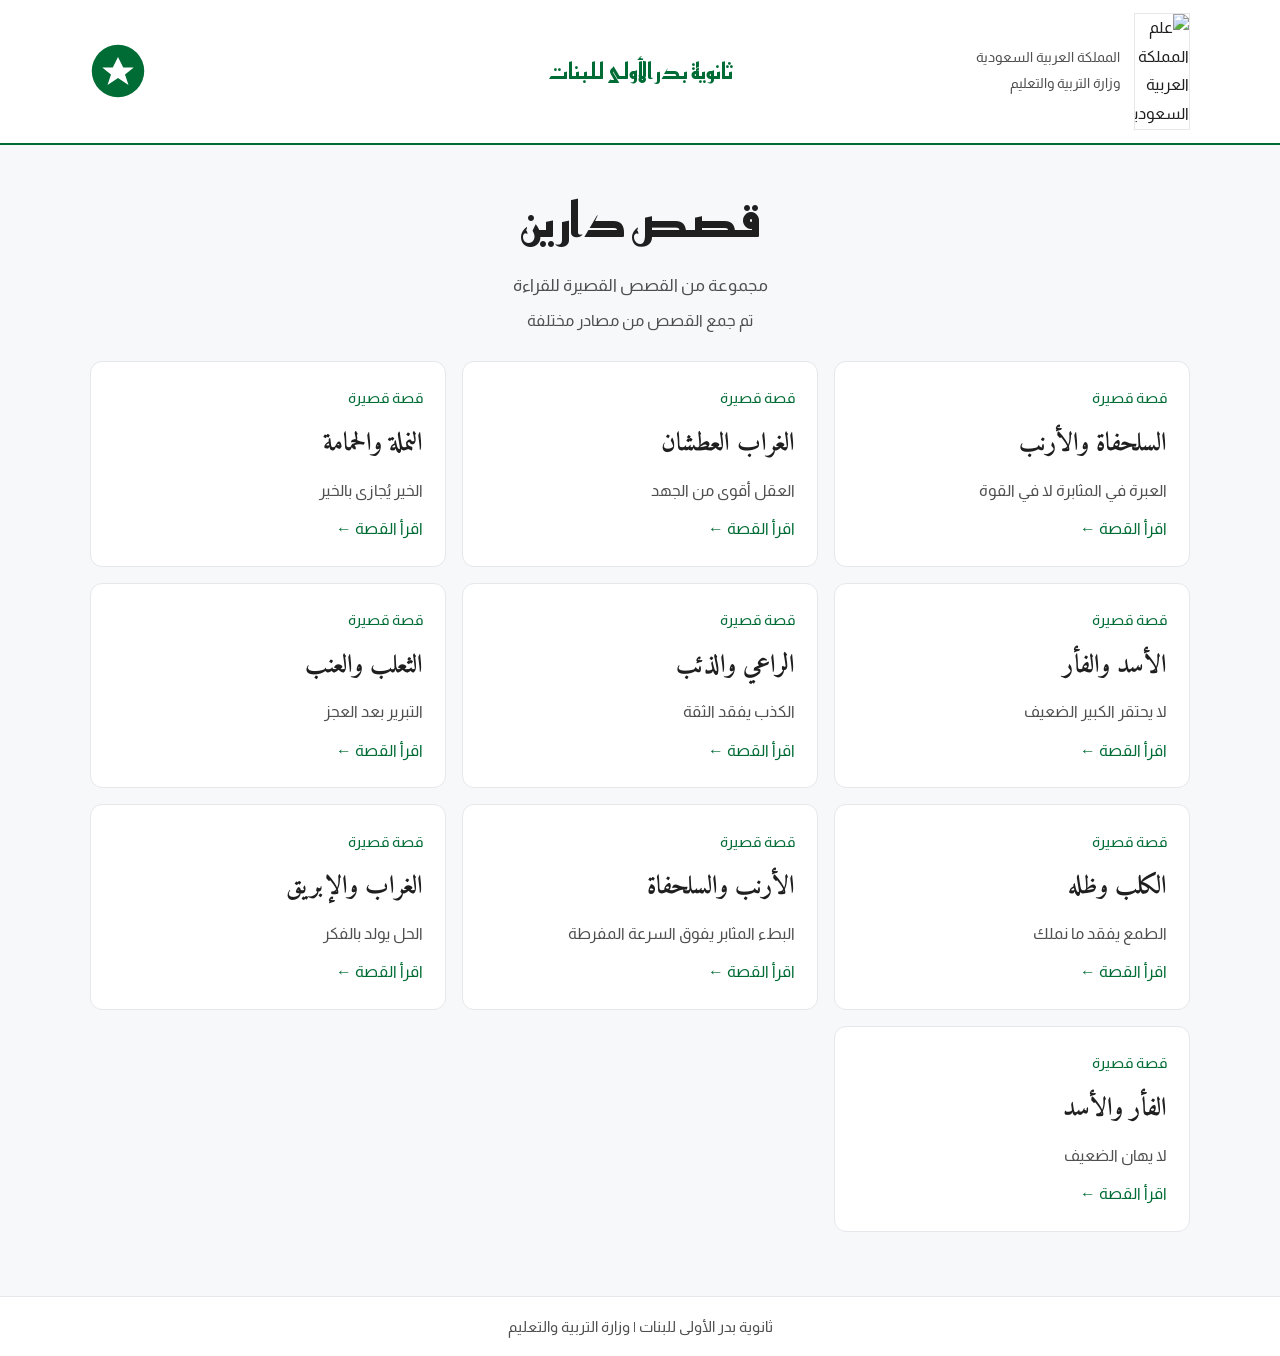
==== index.html @ b266b578 "update" ====
<!DOCTYPE html>
<html lang="ar" dir="rtl">

<head>
  <meta charset="UTF-8">
  <meta name="viewport" content="width=device-width, initial-scale=1.0, maximum-scale=1.0, user-scalable=no">
  <title>قصص دارين | ثانوية بدر الأولى للبنات</title>
  <meta name="description" content="قصص دارين - ثانوية بدر الأولى للبنات - وزارة التربية والتعليم">
  <link rel="preconnect" href="https://fonts.googleapis.com">
  <link rel="preconnect" href="https://fonts.gstatic.com" crossorigin>
  <link href="https://fonts.googleapis.com/css2?family=Almarai:wght@400;700&family=Amiri:wght@400;700&family=Reem+Kufi:wght@400;500;600;700&display=swap" rel="stylesheet">
  <link rel="stylesheet" href="css/style.css?v=3">
</head>

<body>
  <header class="school-header">
    <div class="school-header__inner">
      <div class="school-header__right">
        <img src="https://upload.wikimedia.org/wikipedia/commons/thumb/c/c0/Flag_of_Saudi_Arabia.svg/512px-Flag_of_Saudi_Arabia.svg.png" alt="علم المملكة العربية السعودية" class="flag">
        <div class="school-header__text">
          <p class="school-header__ministry">المملكة العربية السعودية</p>
          <p class="school-header__ministry">وزارة التربية والتعليم</p>
        </div>
      </div>
      <div class="school-header__center">
        <p class="school-header__name">ثانوية بدر الأولى للبنات</p>
      </div>
      <div class="school-header__left">
        <div class="emblem">
          <svg viewBox="0 0 64 64" xmlns="http://www.w3.org/2000/svg">
            <circle cx="32" cy="32" r="30" fill="#006c35"/>
            <path d="M32 16 L38 28 L50 28 L40 36 L44 48 L32 40 L20 48 L24 36 L14 28 L26 28 Z" fill="#ffffff"/>
          </svg>
        </div>
      </div>
    </div>
  </header>

  <section class="page-title">
    <div class="page-title__inner">
      <h1 class="page-title__text">قصص دارين</h1>
      <p class="page-title__sub">مجموعة من القصص القصيرة للقراءة</p>
      <p class="page-title__note">تم جمع القصص من مصادر مختلفة</p>
    </div>
  </section>

  <main class="main">
    <section class="stories">
      <div class="stories__grid" id="stories-grid"></div>
    </section>
  </main>

  <footer class="footer">
    <div class="footer__inner">
      <p>ثانوية بدر الأولى للبنات | وزارة التربية والتعليم</p>
    </div>
  </footer>

  <script src="js/data.js?v=3"></script>
  <script src="js/app.js?v=3"></script>
</body>

</html>
---- css/style.css ----
@import url('https://fonts.googleapis.com/css2?family=Almarai:wght@400;700&family=Amiri:wght@400;700&family=Reem+Kufi:wght@400;500;600;700&display=swap');

:root {
  --green: #006c35;
  --bg: #f7f8fa;
  --card: #ffffff;
  --text: #1f1f1f;
  --text-light: #4f4f4f;
  --border: #e5e7eb;
}

* {
  margin: 0;
  padding: 0;
  box-sizing: border-box;
  font-family: "Almarai", sans-serif;
  -webkit-font-smoothing: antialiased;
  -moz-osx-font-smoothing: grayscale;
}

html {
  font-size: 16px;
  scroll-behavior: smooth;
}

body {
  direction: rtl;
  background: var(--bg);
  color: var(--text);
  line-height: 1.8;
  -webkit-text-size-adjust: 100%;
}

img {
  max-width: 100%;
  display: block;
}

.school-header {
  background: #fff;
  border-bottom: 2px solid var(--green);
}

.school-header__inner {
  width: min(1100px, 94vw);
  margin: 0 auto;
  display: flex;
  align-items: center;
  justify-content: space-between;
  padding: clamp(0.6rem, 2vw, 0.8rem) 0;
  gap: 1rem;
}

.school-header__right,
.school-header__left {
  display: flex;
  align-items: center;
  gap: clamp(0.6rem, 2vw, 0.9rem);
  flex: 1;
}

.school-header__left {
  justify-content: flex-end;
}

.flag {
  width: clamp(40px, 8vw, 56px);
  height: auto;
  border: 1px solid var(--border);
}

.school-header__text {
  display: flex;
  flex-direction: column;
}

.school-header__ministry {
  font-size: clamp(0.8rem, 1.6vw, 0.9rem);
  color: var(--text-light);
}

.school-header__center {
  flex: 2;
  text-align: center;
}

.school-header__name {
  font-family: "Reem Kufi", sans-serif;
  font-weight: 700;
  font-size: clamp(1rem, 3vw, 1.4rem);
  color: var(--green);
}

.emblem {
  width: clamp(42px, 8vw, 56px);
  height: clamp(42px, 8vw, 56px);
}

.page-title {
  padding: clamp(1.2rem, 4vw, 2rem) 1rem clamp(1rem, 3vw, 1.6rem);
  text-align: center;
}

.page-title__inner {
  width: min(900px, 94vw);
  margin: 0 auto;
  display: flex;
  flex-direction: column;
  gap: 0.4rem;
}

.page-title__text {
  font-family: "Reem Kufi", sans-serif;
  font-size: clamp(1.8rem, 7vw, 3rem);
  color: var(--text);
}

.page-title__sub {
  color: var(--text-light);
  font-size: clamp(0.98rem, 2vw, 1.08rem);
}

.page-title__note {
  color: var(--text-light);
  font-size: clamp(0.9rem, 1.8vw, 0.98rem);
}

.main {
  width: min(1100px, 94vw);
  margin: 0 auto;
  padding-bottom: clamp(2rem, 6vw, 4rem);
}

.stories__grid {
  display: grid;
  grid-template-columns: repeat(12, 1fr);
  gap: clamp(0.8rem, 2.5vw, 1rem);
}

.story-card {
  grid-column: 1 / -1;
  background: var(--card);
  border: 1px solid var(--border);
  border-radius: 12px;
  padding: clamp(1rem, 4vw, 1.4rem);
  text-decoration: none;
  color: inherit;
  display: flex;
  flex-direction: column;
  gap: 0.6rem;
  transition: box-shadow 0.2s ease, border-color 0.2s ease;
}

@media (min-width: 640px) {
  .story-card {
    grid-column: span 6;
  }
}

@media (min-width: 920px) {
  .story-card {
    grid-column: span 4;
  }
}

.story-card:hover {
  border-color: rgba(0, 108, 53, 0.4);
  box-shadow: 0 10px 30px -20px rgba(0, 108, 53, 0.8);
}

.story-card__type {
  color: var(--green);
  font-size: clamp(0.88rem, 1.6vw, 0.94rem);
}

.story-card__title {
  font-family: "Amiri", serif;
  font-size: clamp(1.3rem, 4vw, 1.6rem);
  line-height: 1.8;
}

.story-card__excerpt {
  color: var(--text-light);
  font-size: clamp(0.96rem, 1.8vw, 1rem);
}

.story-card__more {
  margin-top: auto;
  color: var(--green);
  font-size: clamp(0.94rem, 1.6vw, 0.98rem);
}

.story-topbar {
  background: #fff;
  border-bottom: 1px solid var(--border);
}

.story-topbar__inner {
  width: min(900px, 94vw);
  margin: 0 auto;
  display: flex;
  align-items: center;
  justify-content: space-between;
  padding: 0.7rem 0;
}

.back-btn {
  display: inline-flex;
  align-items: center;
  gap: 0.4rem;
  text-decoration: none;
  color: var(--text-light);
}

.back-btn:hover {
  color: var(--text);
}

.story-topbar__title {
  font-family: "Reem Kufi", sans-serif;
  color: var(--green);
}

.main--story {
  padding-top: clamp(1rem, 4vw, 2rem);
}

.story-article {
  width: min(900px, 94vw);
  margin: 0 auto;
  background: var(--card);
  border: 1px solid var(--border);
  border-radius: 12px;
  overflow: hidden;
}

.story-article__header {
  padding: clamp(1.4rem, 5vw, 2.4rem) clamp(1.2rem, 6vw, 3rem) clamp(1rem, 4vw, 1.6rem);
  text-align: center;
  display: flex;
  flex-direction: column;
  gap: 0.6rem;
}

.story-article__type {
  color: var(--green);
}

.story-article__title {
  font-family: "Amiri", serif;
  font-size: clamp(1.8rem, 8vw, 3rem);
  line-height: 1.9;
}

.story-article__body {
  padding: 0 clamp(1.2rem, 6vw, 3rem) clamp(1.8rem, 7vw, 3.6rem);
  display: flex;
  flex-direction: column;
  gap: clamp(1rem, 3vw, 1.6rem);
  font-family: "Amiri", serif;
  font-size: clamp(1.16rem, 3vw, 1.38rem);
  line-height: 2.6;
  text-align: justify;
}

.story-article__body p {
  color: var(--text);
}

.footer {
  background: #fff;
  border-top: 1px solid var(--border);
}

.footer__inner {
  width: min(1100px, 94vw);
  margin: 0 auto;
  text-align: center;
  padding: 1rem 0;
  color: var(--text-light);
  font-size: clamp(0.9rem, 1.8vw, 0.96rem);
}

.footer__note {
  margin-top: 0.3rem;
}

@media (max-width: 640px) {
  .school-header__inner {
    flex-direction: column;
    text-align: center;
  }
  .school-header__right,
  .school-header__left {
    justify-content: center;
  }
  .school-header__center {
    order: -1;
  }
}
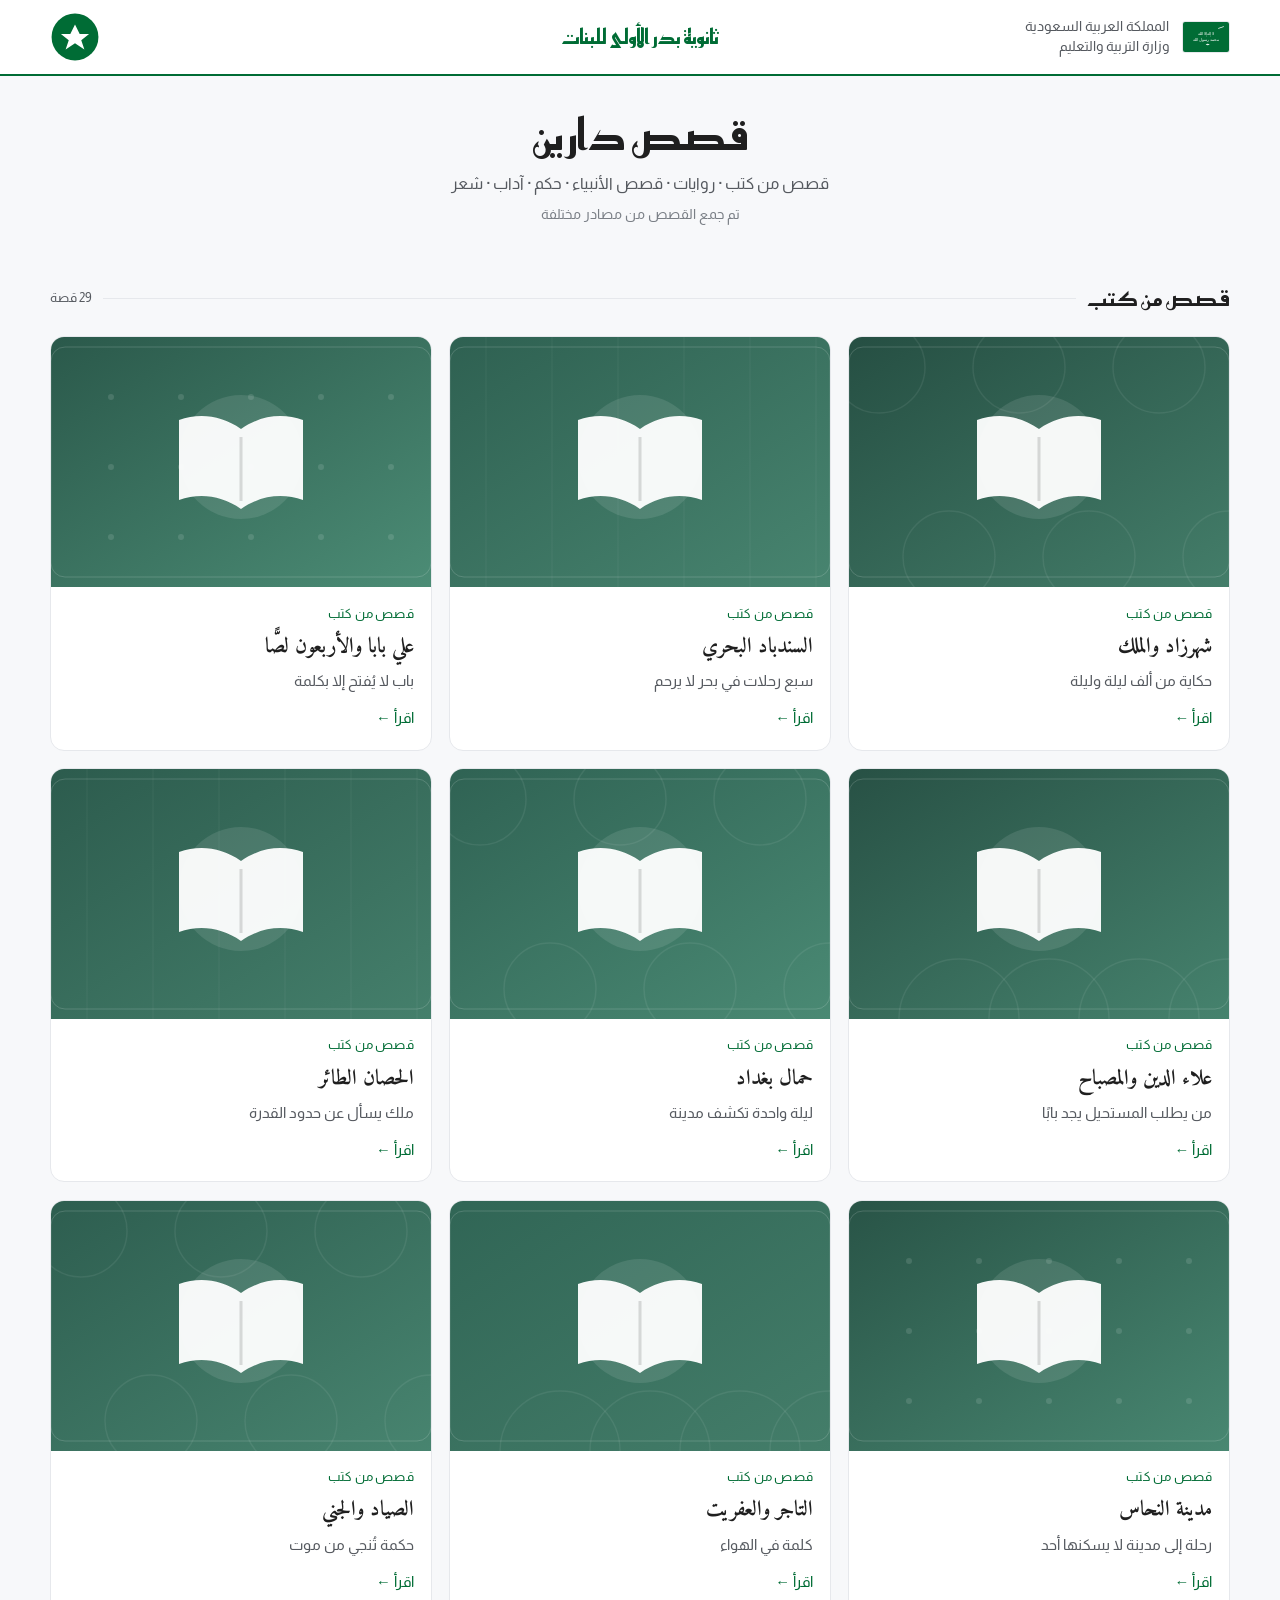
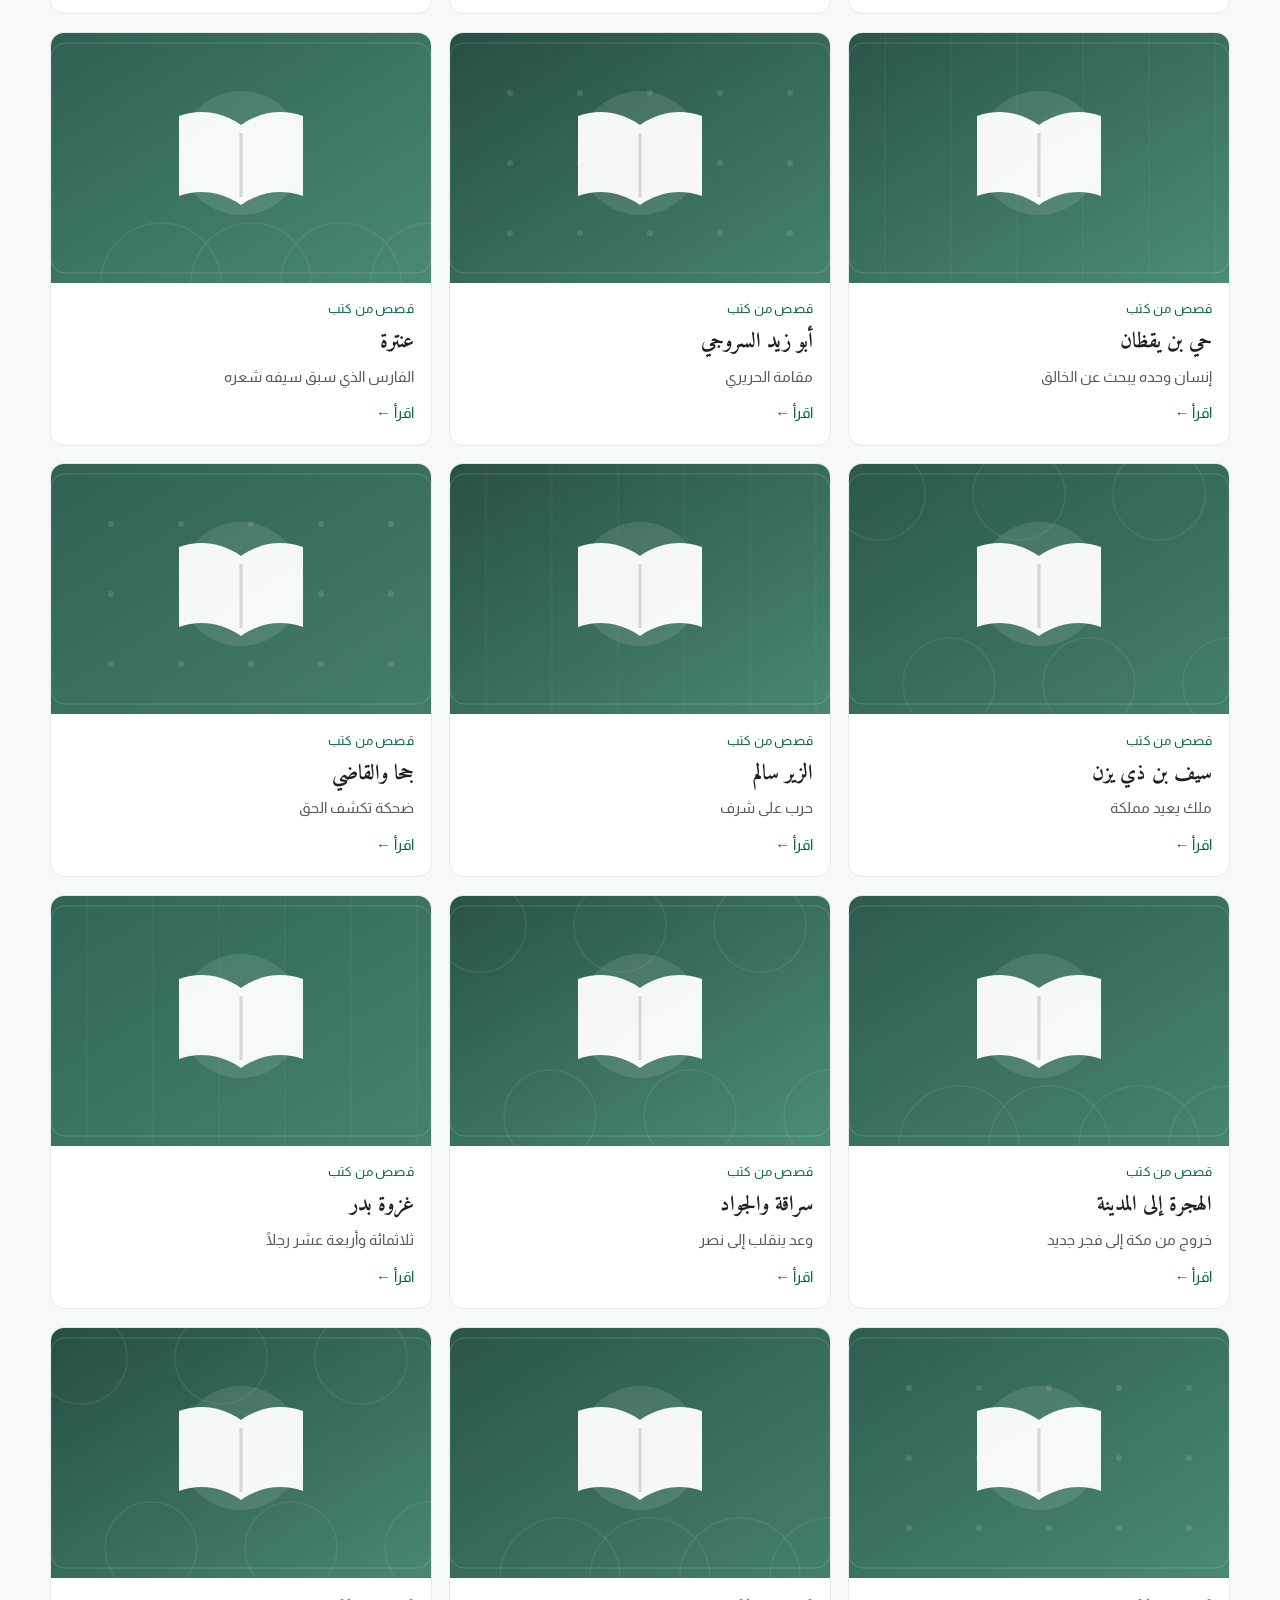
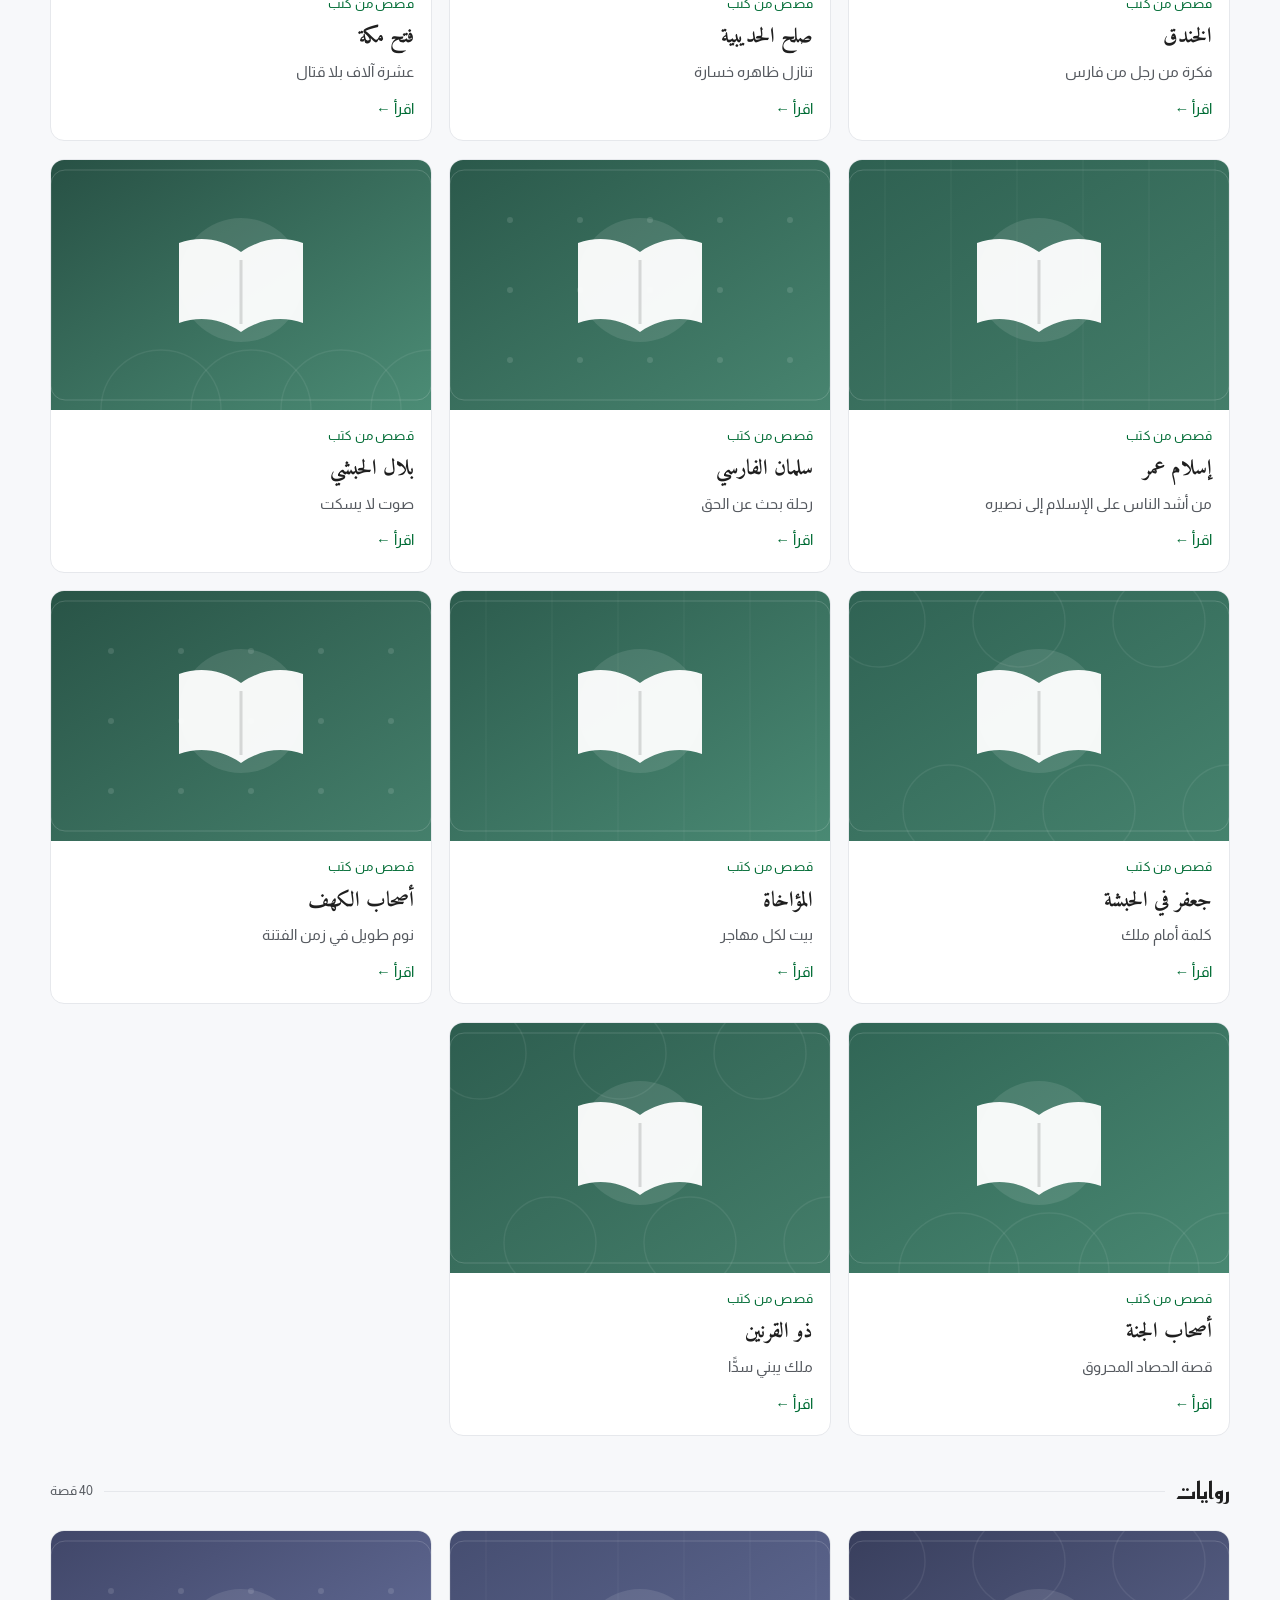
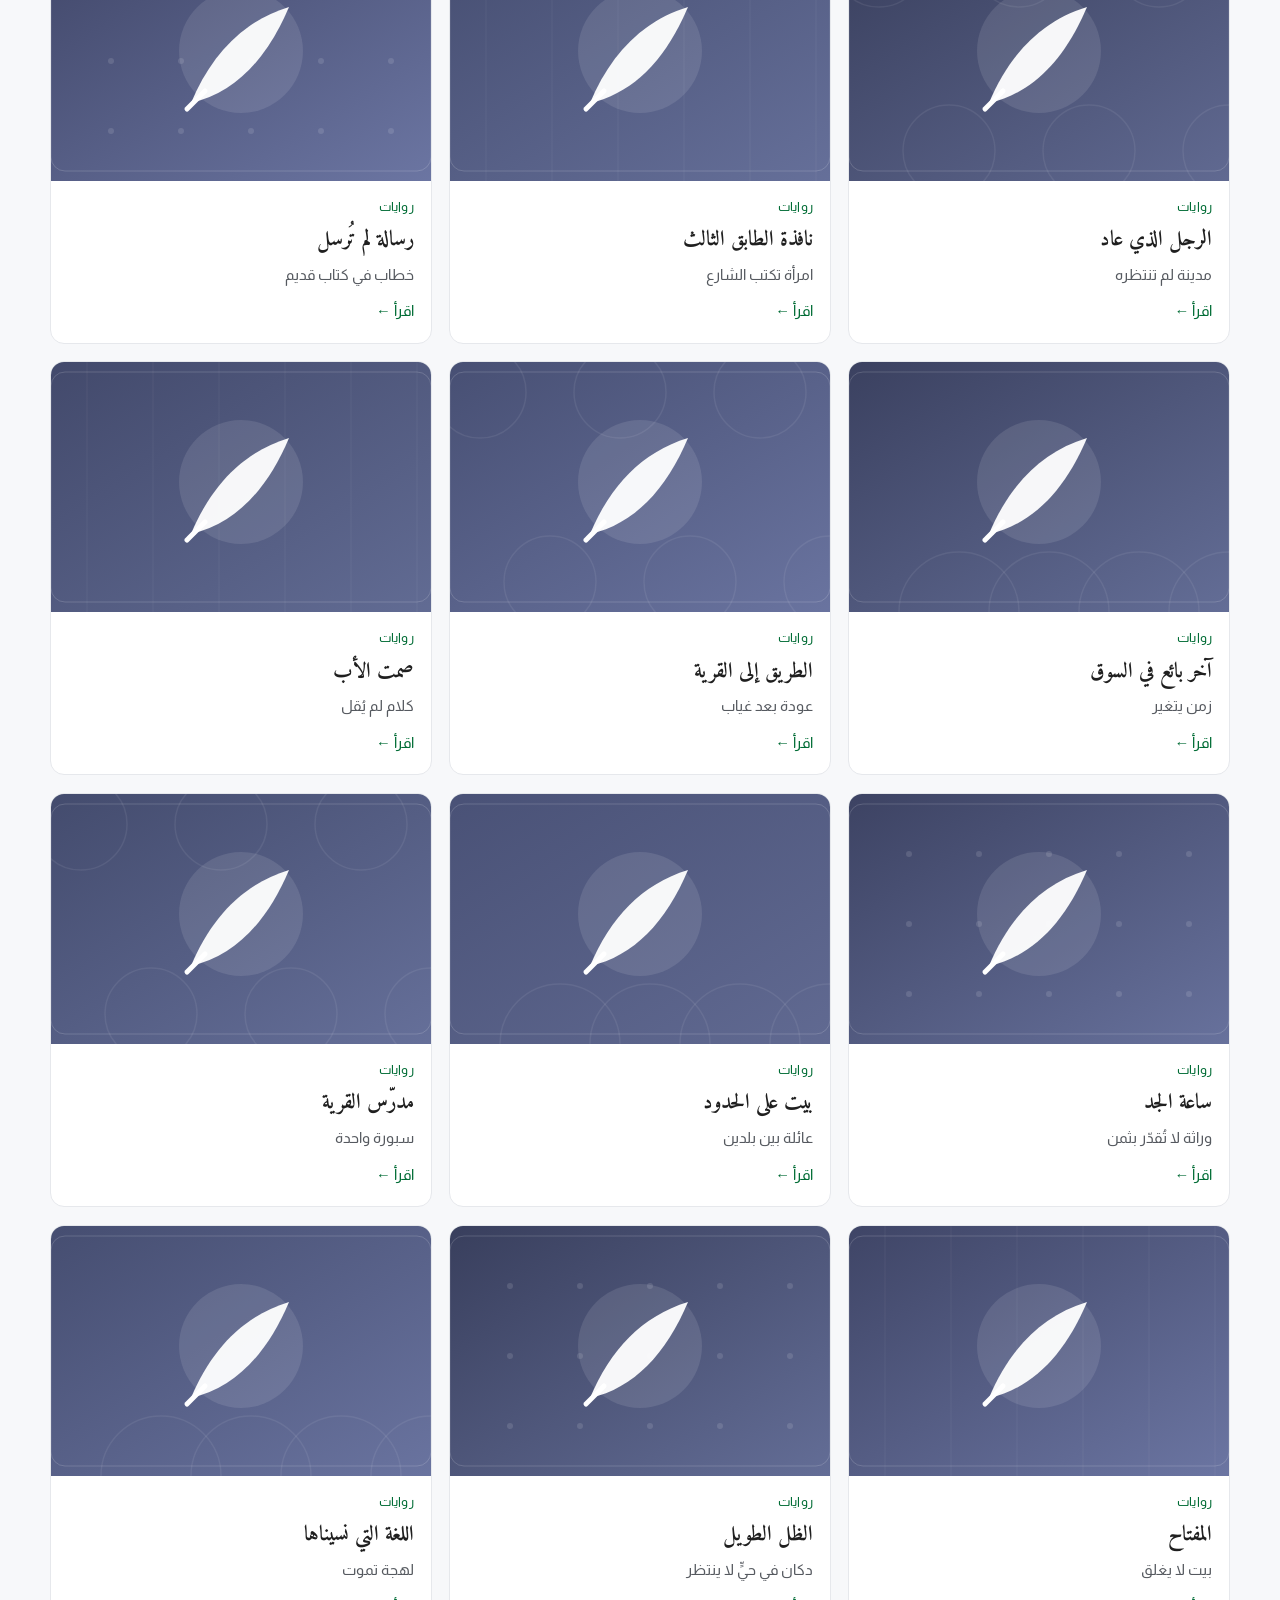
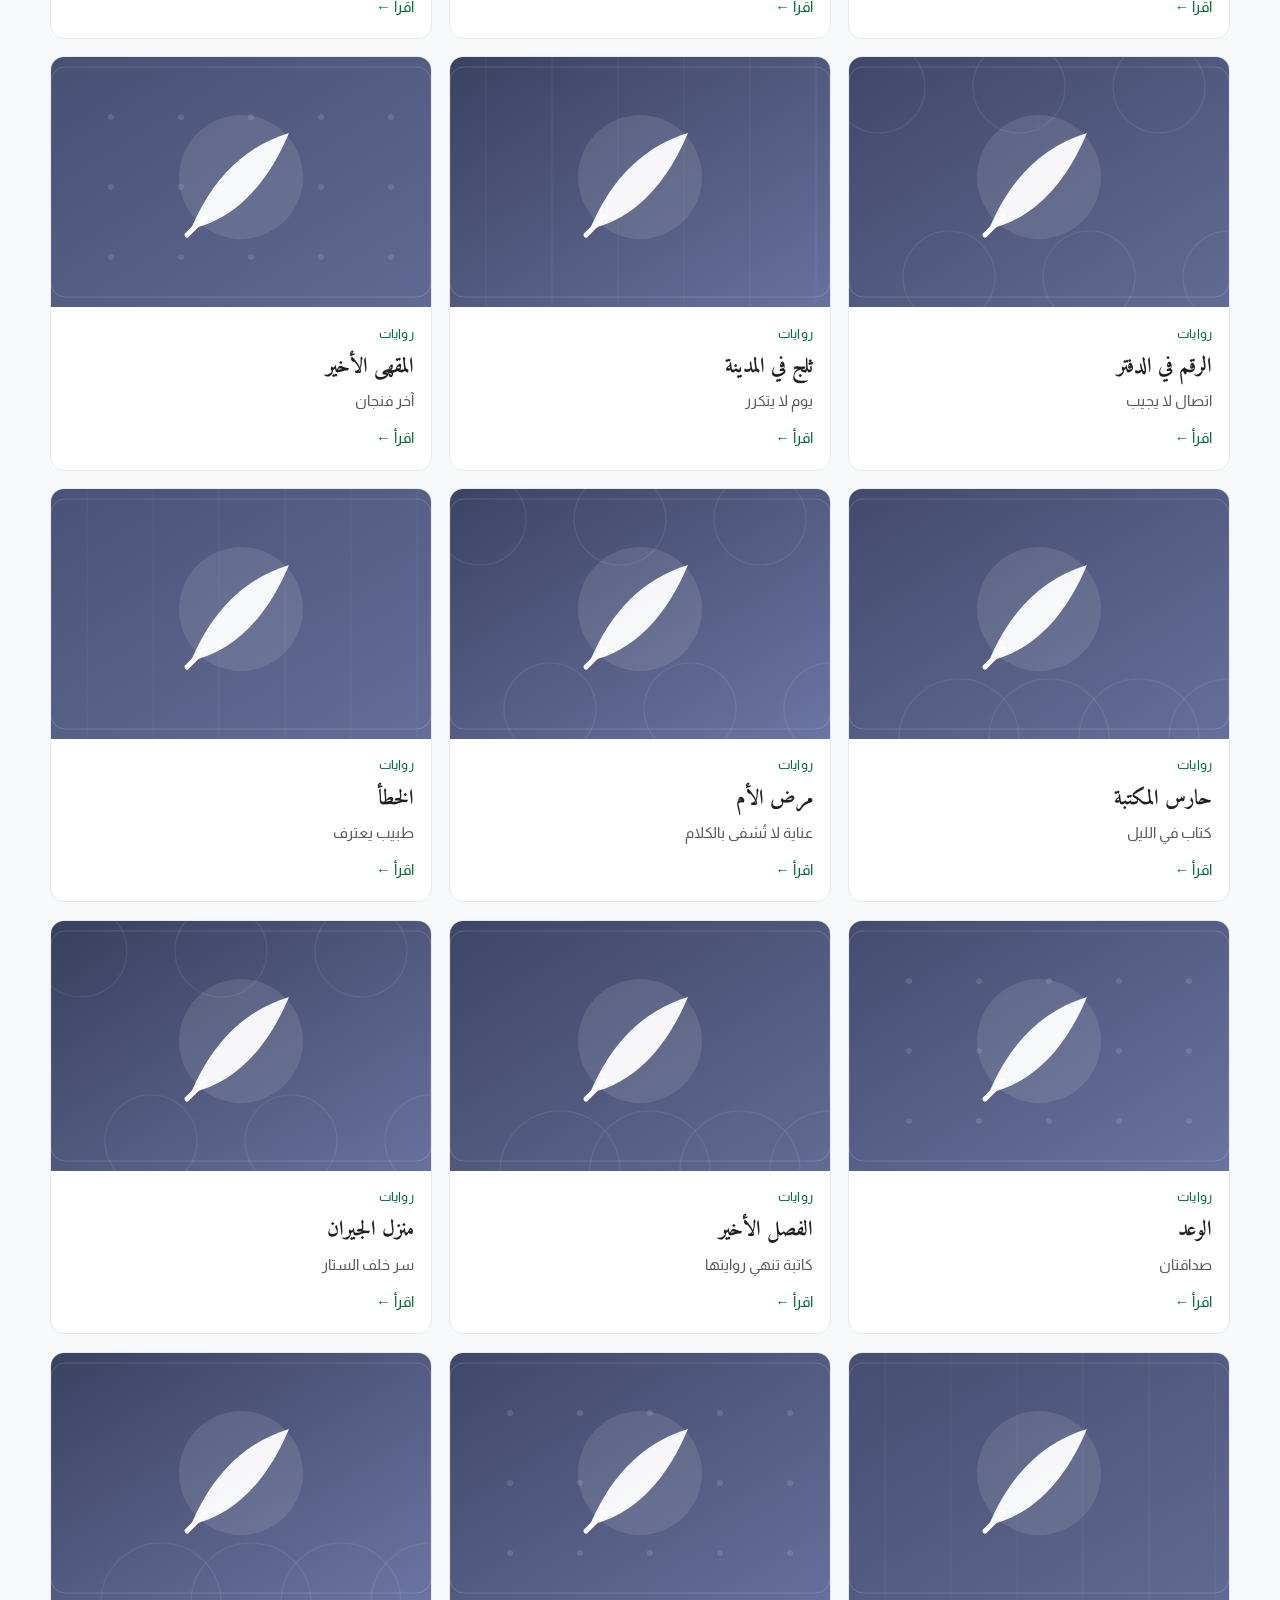
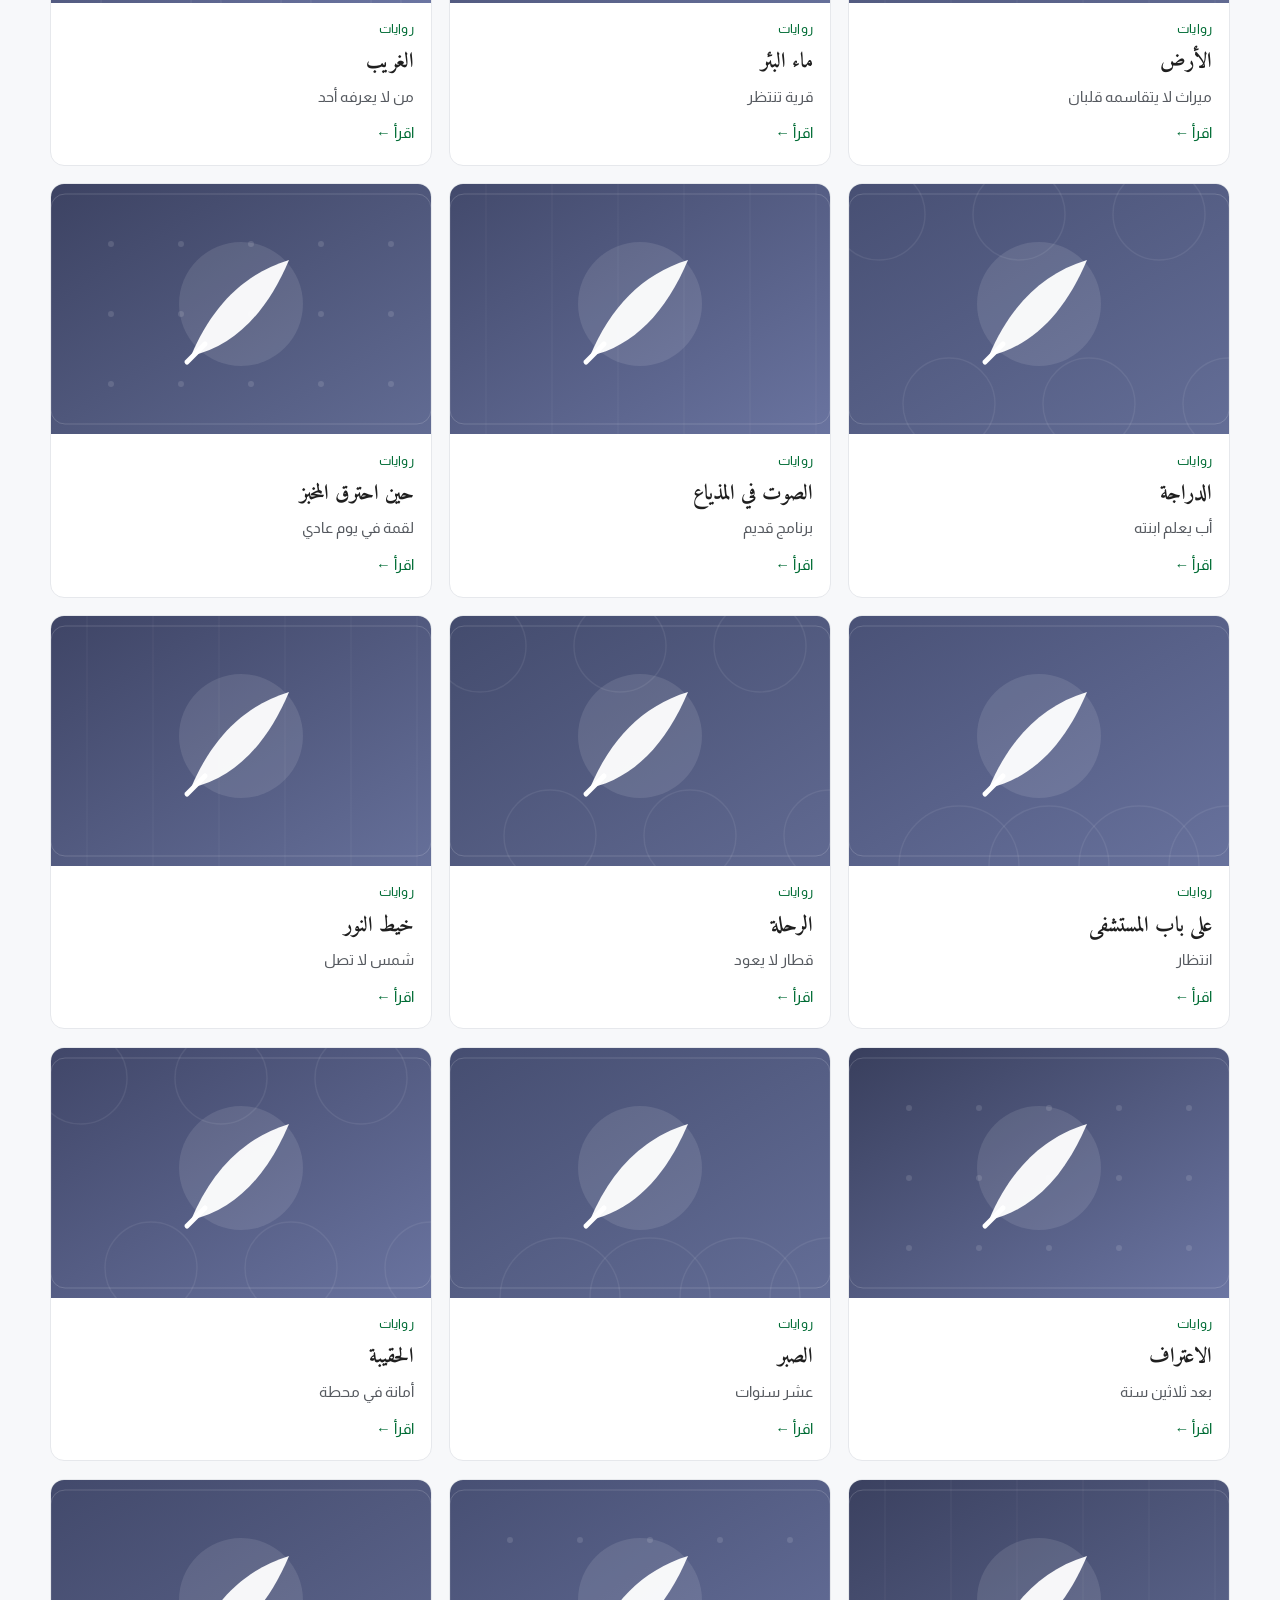
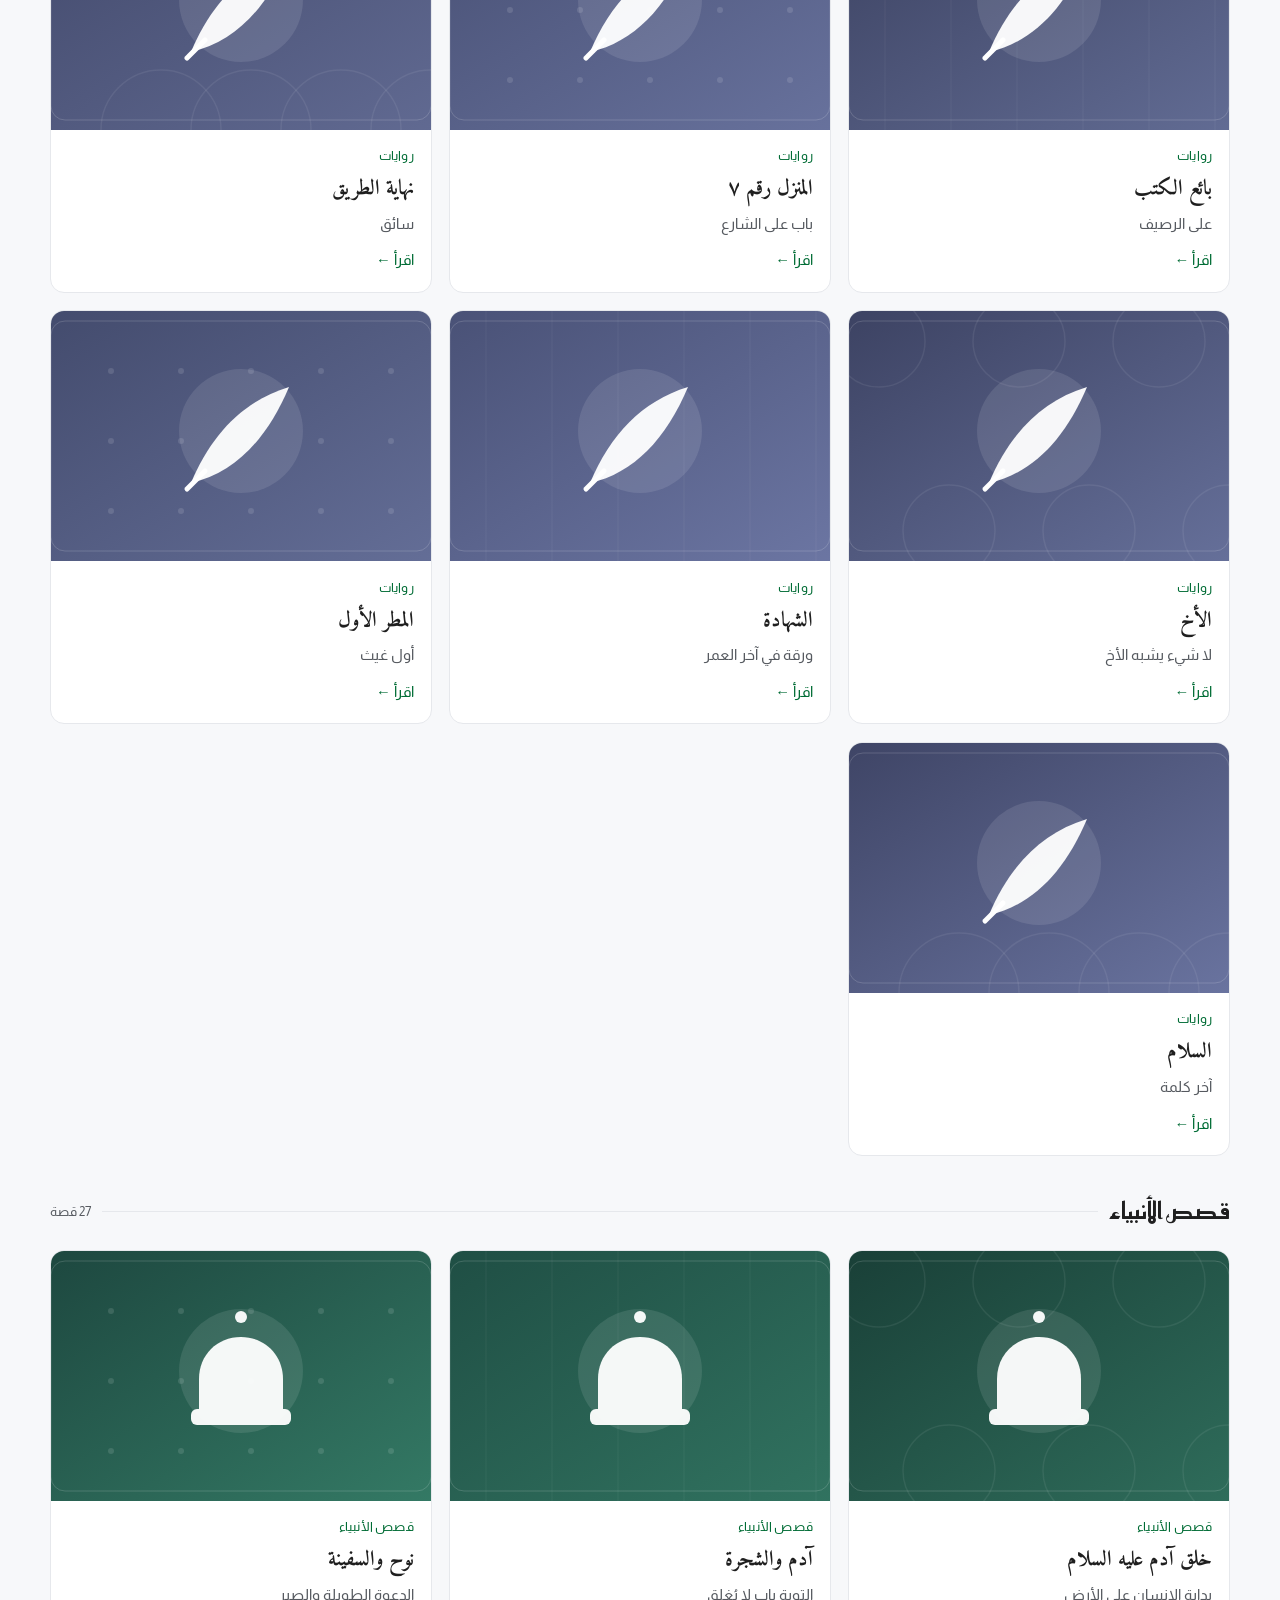
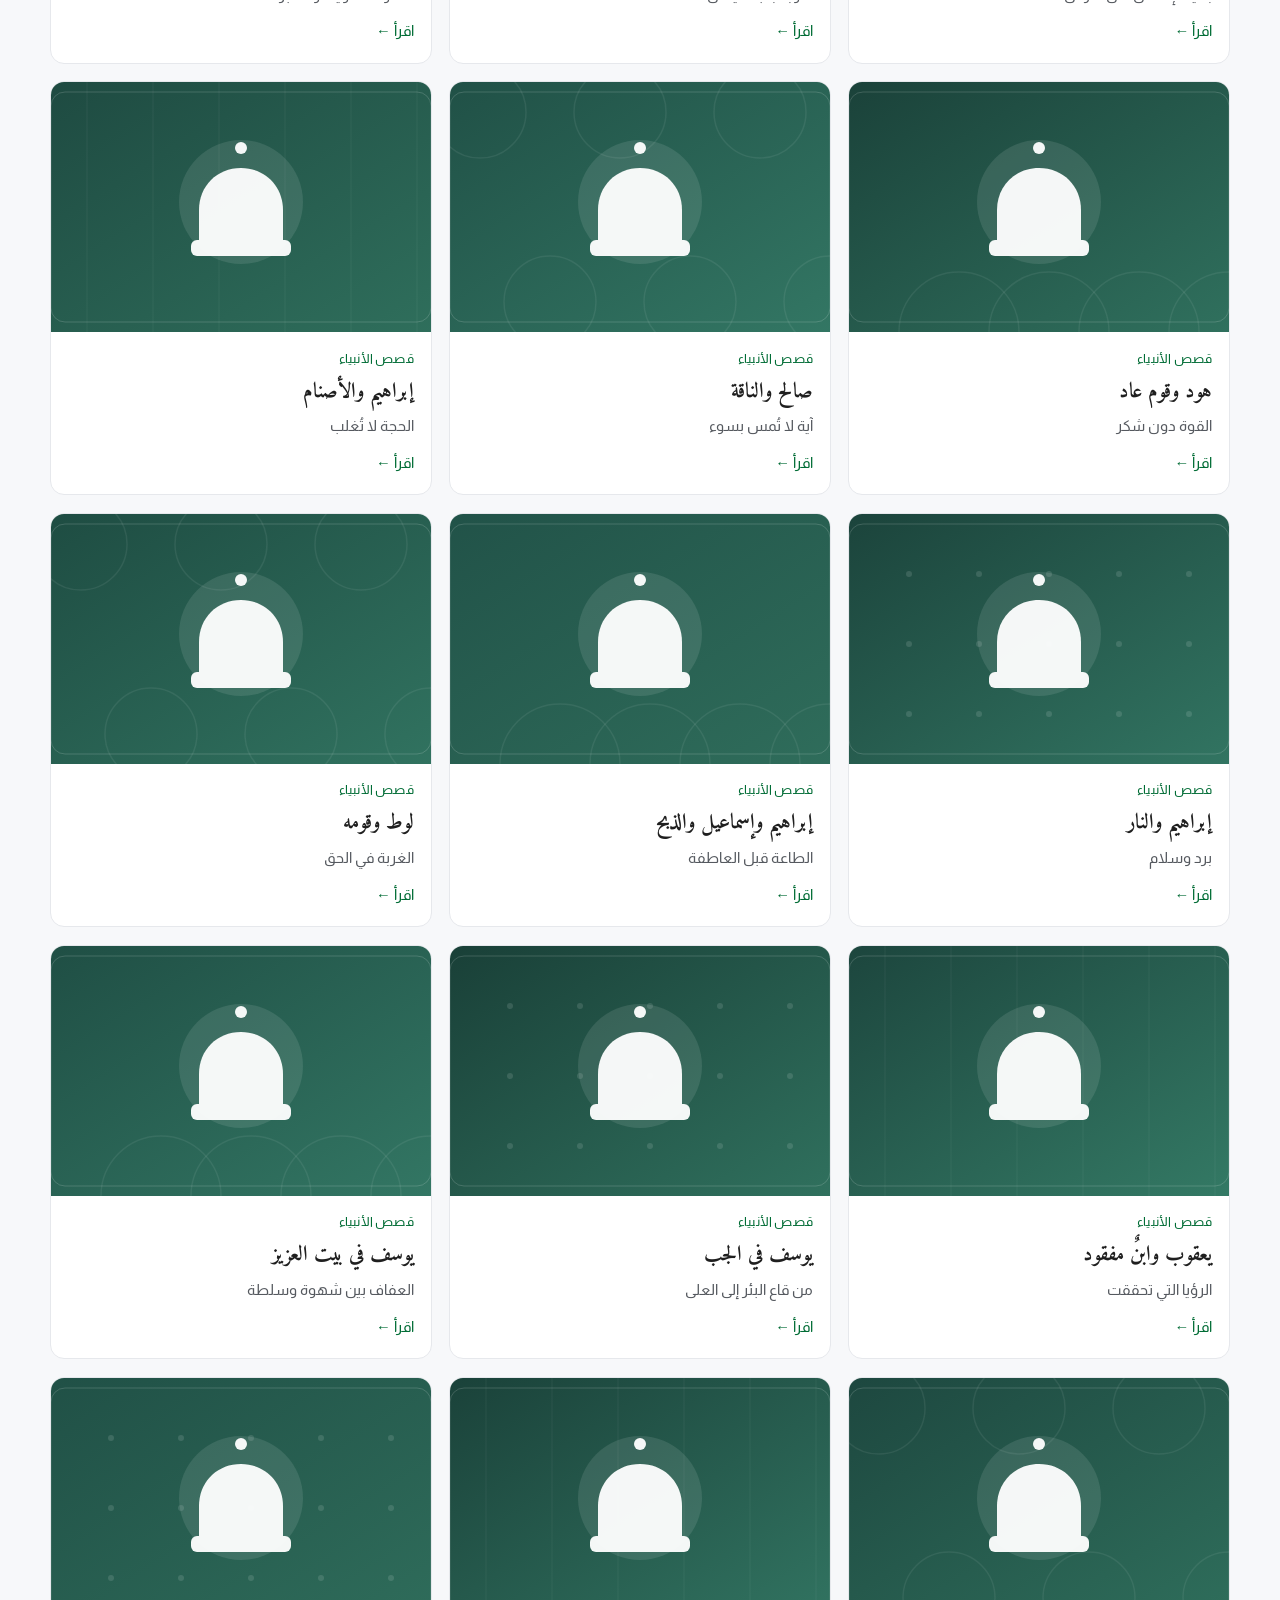
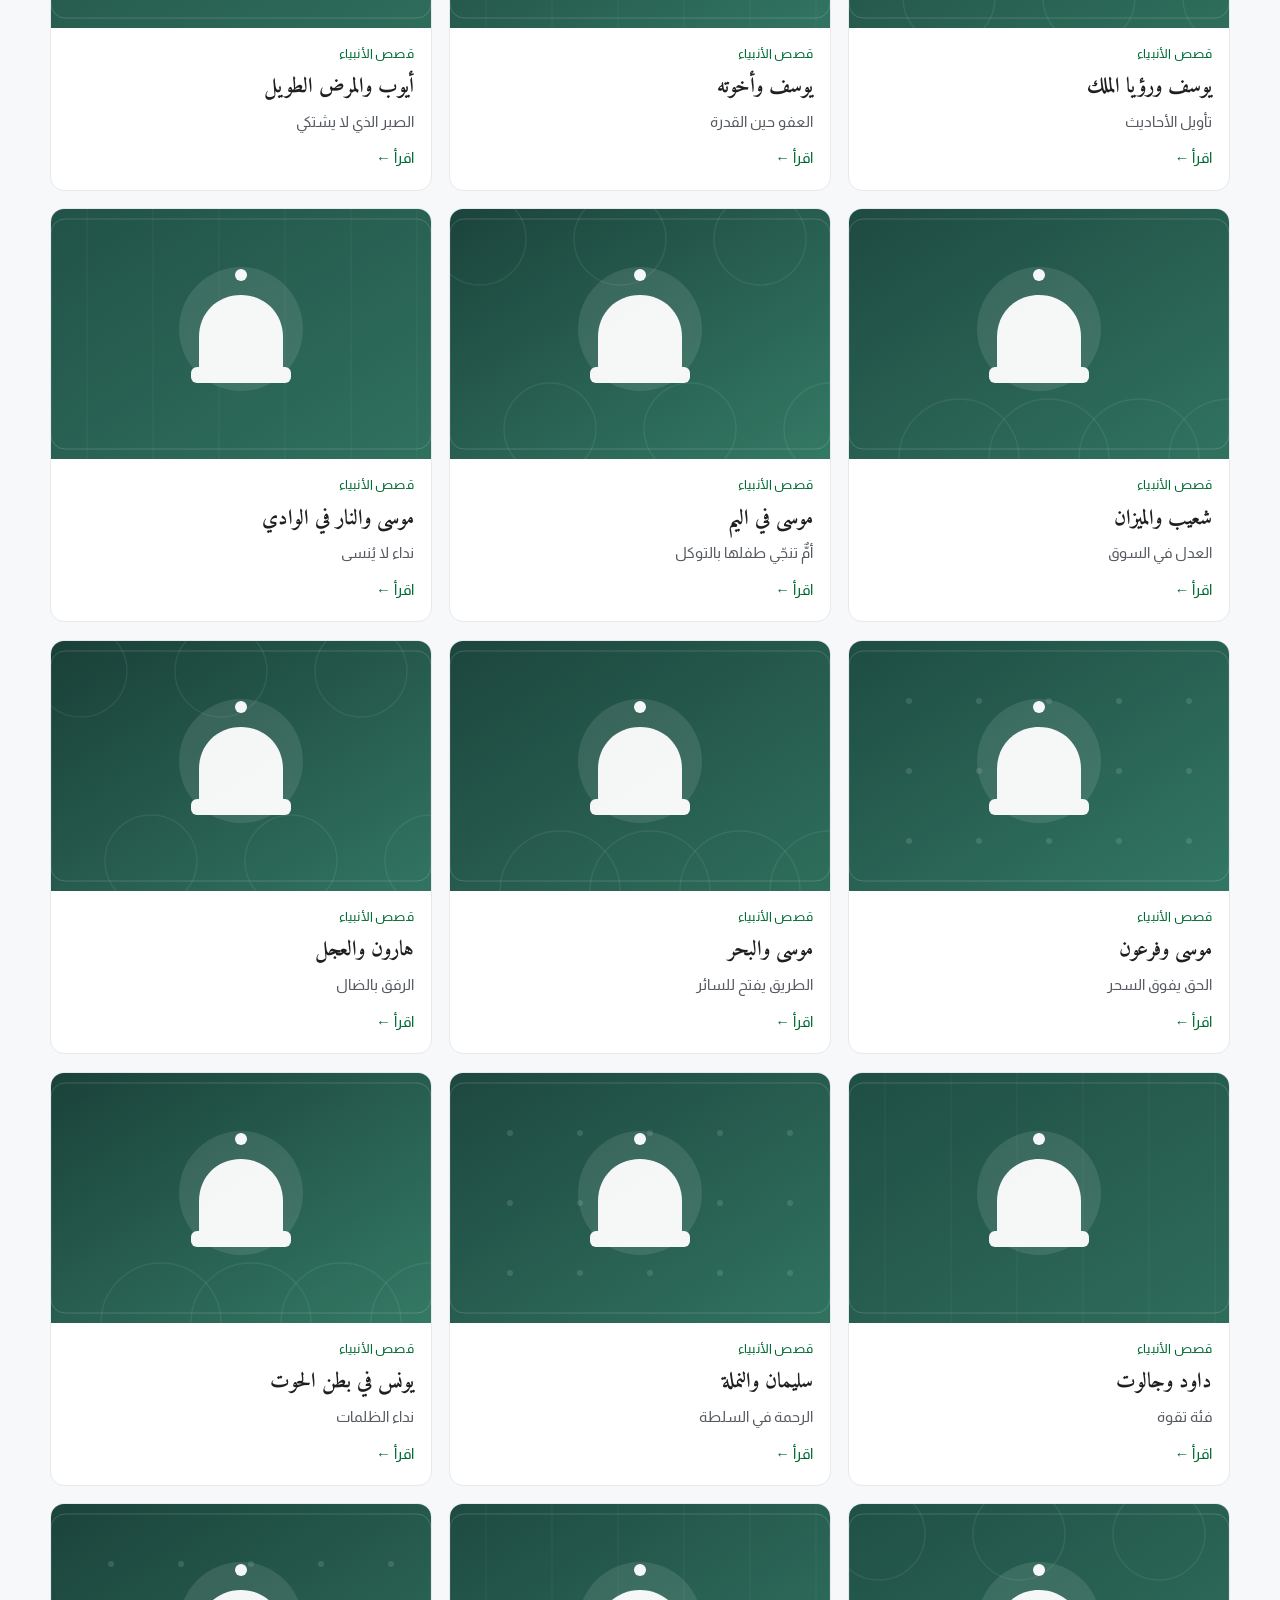
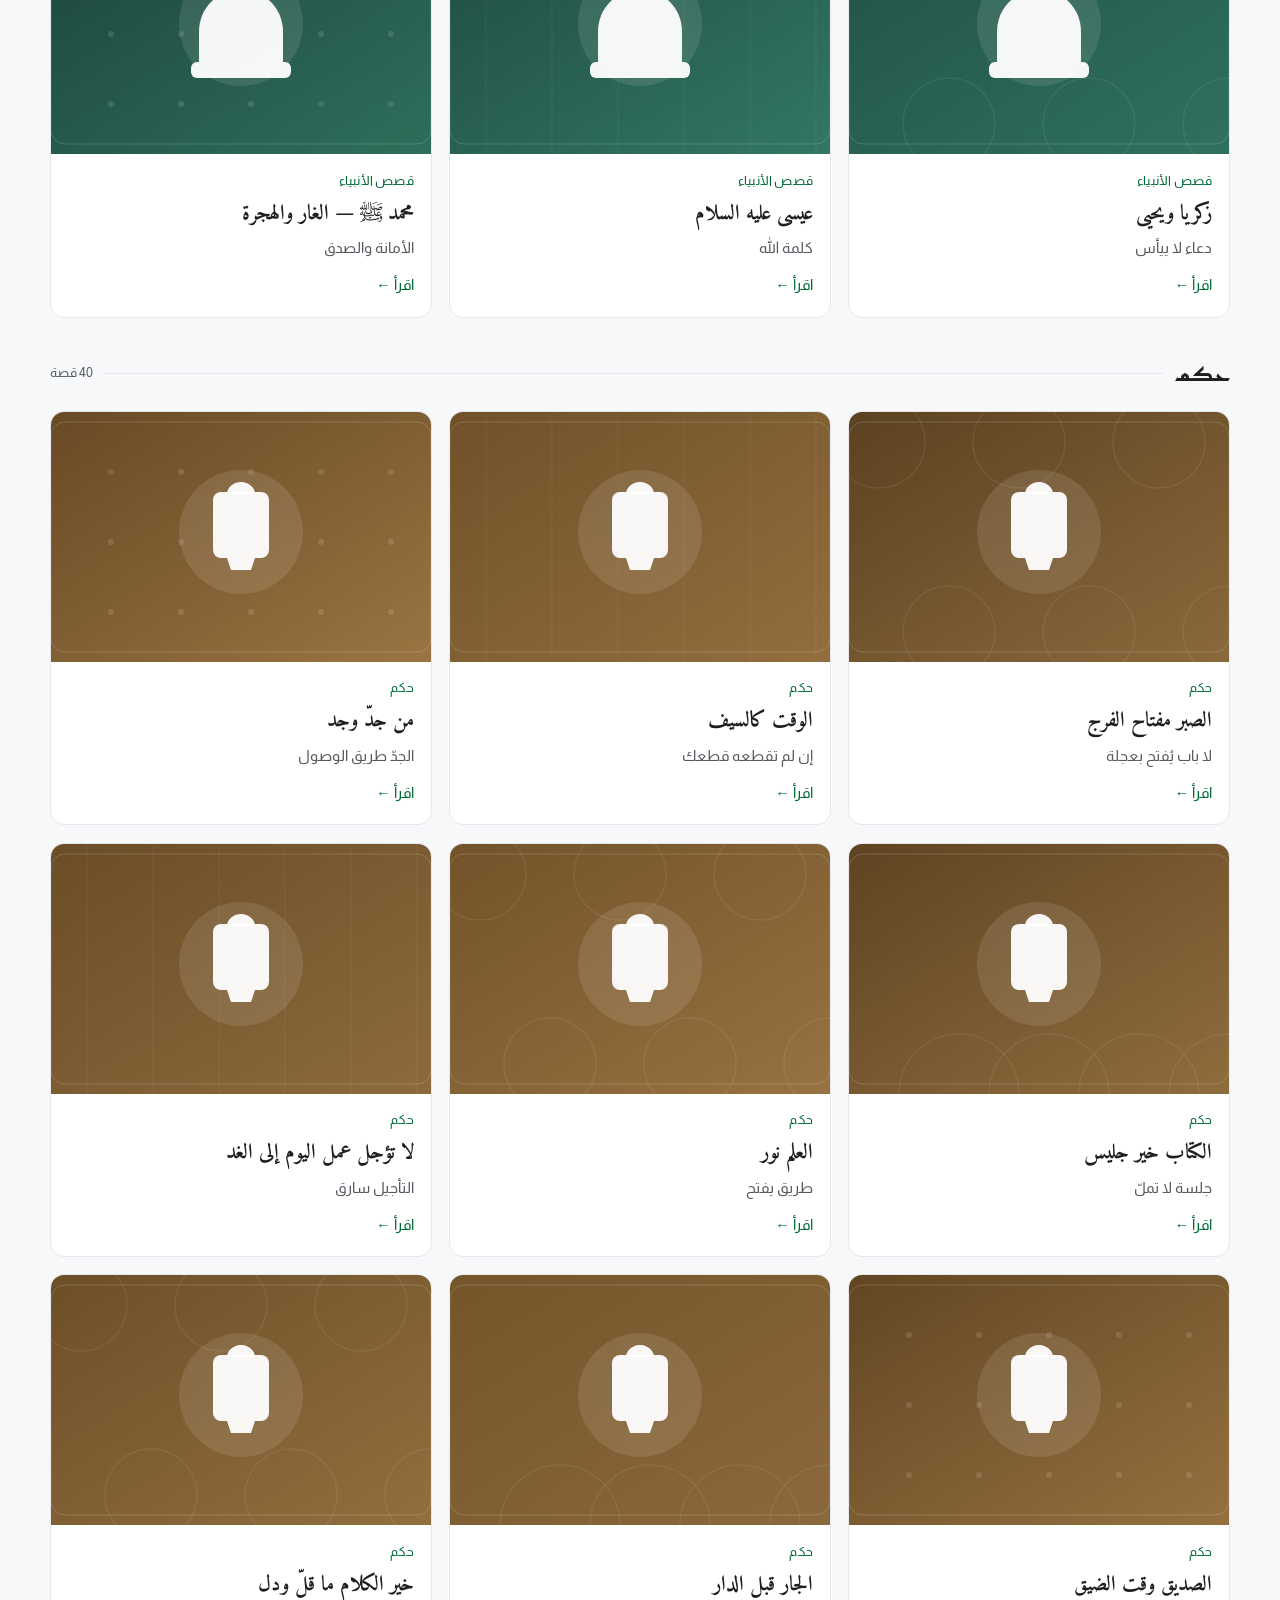
==== commit 7f3e0149: "new design: image cards + 200 stories in 6 sections" ====
--- a/index.html
+++ b/index.html
@@ -3,20 +3,20 @@
 
 <head>
   <meta charset="UTF-8">
-  <meta name="viewport" content="width=device-width, initial-scale=1.0, maximum-scale=1.0, user-scalable=no">
+  <meta name="viewport" content="width=device-width, initial-scale=1.0">
   <title>قصص دارين | ثانوية بدر الأولى للبنات</title>
-  <meta name="description" content="قصص دارين - ثانوية بدر الأولى للبنات - وزارة التربية والتعليم">
+  <meta name="description" content="قصص دارين - قصص من كتب وروايات وقصص الأنبياء وحكم وآداب وشعر - ثانوية بدر الأولى للبنات">
   <link rel="preconnect" href="https://fonts.googleapis.com">
   <link rel="preconnect" href="https://fonts.gstatic.com" crossorigin>
-  <link href="https://fonts.googleapis.com/css2?family=Almarai:wght@400;700&family=Amiri:wght@400;700&family=Reem+Kufi:wght@400;500;600;700&display=swap" rel="stylesheet">
-  <link rel="stylesheet" href="css/style.css?v=3">
+  <link href="https://fonts.googleapis.com/css2?family=Almarai:wght@400;700&family=Amiri:ital,wght@0,400;0,700;1,400&family=Reem+Kufi:wght@400;500;600;700&display=swap" rel="stylesheet">
+  <link rel="stylesheet" href="css/style.css?v=4">
 </head>
 
 <body>
   <header class="school-header">
     <div class="school-header__inner">
       <div class="school-header__right">
-        <img src="https://upload.wikimedia.org/wikipedia/commons/thumb/c/c0/Flag_of_Saudi_Arabia.svg/512px-Flag_of_Saudi_Arabia.svg.png" alt="علم المملكة العربية السعودية" class="flag">
+        <img src="assets/img/flag.svg" alt="علم المملكة العربية السعودية" class="flag">
         <div class="school-header__text">
           <p class="school-header__ministry">المملكة العربية السعودية</p>
           <p class="school-header__ministry">وزارة التربية والتعليم</p>
@@ -27,7 +27,7 @@
       </div>
       <div class="school-header__left">
         <div class="emblem">
-          <svg viewBox="0 0 64 64" xmlns="http://www.w3.org/2000/svg">
+          <svg viewBox="0 0 64 64" xmlns="http://www.w3.org/2000/svg" aria-hidden="true">
             <circle cx="32" cy="32" r="30" fill="#006c35"/>
             <path d="M32 16 L38 28 L50 28 L40 36 L44 48 L32 40 L20 48 L24 36 L14 28 L26 28 Z" fill="#ffffff"/>
           </svg>
@@ -39,25 +39,24 @@
   <section class="page-title">
     <div class="page-title__inner">
       <h1 class="page-title__text">قصص دارين</h1>
-      <p class="page-title__sub">مجموعة من القصص القصيرة للقراءة</p>
+      <p class="page-title__sub">قصص من كتب · روايات · قصص الأنبياء · حكم · آداب · شعر</p>
       <p class="page-title__note">تم جمع القصص من مصادر مختلفة</p>
     </div>
   </section>
 
   <main class="main">
-    <section class="stories">
-      <div class="stories__grid" id="stories-grid"></div>
-    </section>
+    <div id="stories-root"></div>
   </main>
 
   <footer class="footer">
     <div class="footer__inner">
       <p>ثانوية بدر الأولى للبنات | وزارة التربية والتعليم</p>
+      <p class="footer__note">تم جمع القصص من مصادر مختلفة</p>
     </div>
   </footer>
 
-  <script src="js/data.js?v=3"></script>
-  <script src="js/app.js?v=3"></script>
+  <script src="js/data.js?v=4"></script>
+  <script src="js/app.js?v=4"></script>
 </body>
 
 </html>
--- a/css/style.css
+++ b/css/style.css
@@ -1,12 +1,14 @@
-@import url('https://fonts.googleapis.com/css2?family=Almarai:wght@400;700&family=Amiri:wght@400;700&family=Reem+Kufi:wght@400;500;600;700&display=swap');
+@import url('https://fonts.googleapis.com/css2?family=Almarai:wght@400;700&family=Amiri:ital,wght@0,400;0,700;1,400&family=Reem+Kufi:wght@400;500;600;700&display=swap');
 
 :root {
   --green: #006c35;
+  --green-soft: #eef5f0;
   --bg: #f7f8fa;
   --card: #ffffff;
   --text: #1f1f1f;
-  --text-light: #4f4f4f;
-  --border: #e5e7eb;
+  --text-light: #55595f;
+  --border: #e6e8ec;
+  --shadow: 0 18px 40px -30px rgba(0, 60, 30, 0.55);
 }
 
 * {
@@ -27,7 +29,7 @@
   direction: rtl;
   background: var(--bg);
   color: var(--text);
-  line-height: 1.8;
+  line-height: 1.75;
   -webkit-text-size-adjust: 100%;
 }
 
@@ -36,26 +38,27 @@
   display: block;
 }
 
+/* ===== رأس المدرسة ===== */
 .school-header {
   background: #fff;
   border-bottom: 2px solid var(--green);
 }
 
 .school-header__inner {
-  width: min(1100px, 94vw);
+  width: min(1180px, 94vw);
   margin: 0 auto;
   display: flex;
   align-items: center;
   justify-content: space-between;
-  padding: clamp(0.6rem, 2vw, 0.8rem) 0;
-  gap: 1rem;
+  padding: clamp(0.5rem, 1.6vw, 0.75rem) 0;
+  gap: 0.8rem;
 }
 
 .school-header__right,
 .school-header__left {
   display: flex;
   align-items: center;
-  gap: clamp(0.6rem, 2vw, 0.9rem);
+  gap: clamp(0.5rem, 1.6vw, 0.8rem);
   flex: 1;
 }
 
@@ -64,18 +67,20 @@
 }
 
 .flag {
-  width: clamp(40px, 8vw, 56px);
+  width: clamp(34px, 6vw, 48px);
   height: auto;
   border: 1px solid var(--border);
+  border-radius: 3px;
 }
 
 .school-header__text {
   display: flex;
   flex-direction: column;
+  line-height: 1.5;
 }
 
 .school-header__ministry {
-  font-size: clamp(0.8rem, 1.6vw, 0.9rem);
+  font-size: clamp(0.72rem, 1.5vw, 0.85rem);
   color: var(--text-light);
 }
 
@@ -87,179 +92,246 @@
 .school-header__name {
   font-family: "Reem Kufi", sans-serif;
   font-weight: 700;
-  font-size: clamp(1rem, 3vw, 1.4rem);
-  color: var(--green);
+  font-size: clamp(0.95rem, 2.6vw, 1.3rem);
+  color: var(--green);
+  line-height: 1.4;
 }
 
 .emblem {
-  width: clamp(42px, 8vw, 56px);
-  height: clamp(42px, 8vw, 56px);
-}
-
+  width: clamp(36px, 6vw, 50px);
+  height: clamp(36px, 6vw, 50px);
+}
+
+/* ===== عنوان الصفحة ===== */
 .page-title {
-  padding: clamp(1.2rem, 4vw, 2rem) 1rem clamp(1rem, 3vw, 1.6rem);
+  padding: clamp(1rem, 3.4vw, 1.8rem) 1rem clamp(0.6rem, 2vw, 1rem);
   text-align: center;
 }
 
 .page-title__inner {
-  width: min(900px, 94vw);
-  margin: 0 auto;
-  display: flex;
-  flex-direction: column;
-  gap: 0.4rem;
+  width: min(820px, 94vw);
+  margin: 0 auto;
+  display: flex;
+  flex-direction: column;
+  gap: 0.25rem;
 }
 
 .page-title__text {
   font-family: "Reem Kufi", sans-serif;
-  font-size: clamp(1.8rem, 7vw, 3rem);
+  font-size: clamp(1.7rem, 6vw, 2.7rem);
+  line-height: 1.4;
   color: var(--text);
 }
 
 .page-title__sub {
   color: var(--text-light);
-  font-size: clamp(0.98rem, 2vw, 1.08rem);
+  font-size: clamp(0.92rem, 2vw, 1.02rem);
 }
 
 .page-title__note {
-  color: var(--text-light);
-  font-size: clamp(0.9rem, 1.8vw, 0.98rem);
-}
-
+  color: #7a7f86;
+  font-size: clamp(0.82rem, 1.7vw, 0.9rem);
+}
+
+/* ===== شبكة القصص ===== */
 .main {
-  width: min(1100px, 94vw);
+  width: min(1180px, 94vw);
   margin: 0 auto;
   padding-bottom: clamp(2rem, 6vw, 4rem);
+}
+
+.category-section {
+  margin-top: clamp(1.4rem, 4vw, 2.2rem);
+}
+
+.category-section__head {
+  display: flex;
+  align-items: center;
+  gap: 0.7rem;
+  margin-bottom: clamp(0.8rem, 2.4vw, 1.1rem);
+}
+
+.category-section__title {
+  font-family: "Reem Kufi", sans-serif;
+  font-size: clamp(1.1rem, 3.2vw, 1.45rem);
+  font-weight: 600;
+  color: var(--text);
+  white-space: nowrap;
+}
+
+.category-section__line {
+  flex: 1;
+  height: 1px;
+  background: var(--border);
+}
+
+.category-section__count {
+  font-size: 0.8rem;
+  color: var(--text-light);
+  white-space: nowrap;
 }
 
 .stories__grid {
   display: grid;
-  grid-template-columns: repeat(12, 1fr);
-  gap: clamp(0.8rem, 2.5vw, 1rem);
+  grid-template-columns: 1fr;
+  gap: clamp(0.8rem, 2.4vw, 1.1rem);
+}
+
+@media (min-width: 620px) {
+  .stories__grid {
+    grid-template-columns: repeat(2, 1fr);
+  }
+}
+
+@media (min-width: 940px) {
+  .stories__grid {
+    grid-template-columns: repeat(3, 1fr);
+  }
 }
 
 .story-card {
-  grid-column: 1 / -1;
   background: var(--card);
   border: 1px solid var(--border);
-  border-radius: 12px;
-  padding: clamp(1rem, 4vw, 1.4rem);
+  border-radius: 14px;
+  overflow: hidden;
   text-decoration: none;
   color: inherit;
   display: flex;
   flex-direction: column;
-  gap: 0.6rem;
-  transition: box-shadow 0.2s ease, border-color 0.2s ease;
-}
-
-@media (min-width: 640px) {
-  .story-card {
-    grid-column: span 6;
-  }
-}
-
-@media (min-width: 920px) {
-  .story-card {
-    grid-column: span 4;
-  }
+  transition: box-shadow 0.22s ease, border-color 0.22s ease, transform 0.22s ease;
 }
 
 .story-card:hover {
-  border-color: rgba(0, 108, 53, 0.4);
-  box-shadow: 0 10px 30px -20px rgba(0, 108, 53, 0.8);
-}
-
-.story-card__type {
-  color: var(--green);
-  font-size: clamp(0.88rem, 1.6vw, 0.94rem);
+  border-color: rgba(0, 108, 53, 0.35);
+  box-shadow: var(--shadow);
+  transform: translateY(-2px);
+}
+
+.story-card__cover {
+  width: 100%;
+  aspect-ratio: 16 / 10;
+  object-fit: cover;
+  background: var(--green-soft);
+}
+
+.story-card__body {
+  padding: clamp(0.75rem, 2.2vw, 0.95rem) clamp(0.85rem, 2.4vw, 1.05rem) clamp(0.9rem, 2.4vw, 1.1rem);
+  display: flex;
+  flex-direction: column;
+  gap: 0.3rem;
+  flex: 1;
+}
+
+.story-card__category {
+  font-size: clamp(0.74rem, 1.6vw, 0.8rem);
+  color: var(--green);
+  letter-spacing: 0.2px;
 }
 
 .story-card__title {
   font-family: "Amiri", serif;
-  font-size: clamp(1.3rem, 4vw, 1.6rem);
-  line-height: 1.8;
+  font-size: clamp(1.15rem, 3.2vw, 1.32rem);
+  line-height: 1.6;
+  font-weight: 700;
 }
 
 .story-card__excerpt {
   color: var(--text-light);
-  font-size: clamp(0.96rem, 1.8vw, 1rem);
+  font-size: clamp(0.88rem, 2vw, 0.95rem);
+  line-height: 1.7;
+  display: -webkit-box;
+  -webkit-line-clamp: 2;
+  -webkit-box-orient: vertical;
+  overflow: hidden;
 }
 
 .story-card__more {
   margin-top: auto;
-  color: var(--green);
-  font-size: clamp(0.94rem, 1.6vw, 0.98rem);
-}
-
+  padding-top: 0.45rem;
+  color: var(--green);
+  font-size: clamp(0.86rem, 1.8vw, 0.92rem);
+}
+
+/* ===== صفحة القصة ===== */
 .story-topbar {
   background: #fff;
   border-bottom: 1px solid var(--border);
 }
 
 .story-topbar__inner {
-  width: min(900px, 94vw);
+  width: min(860px, 94vw);
   margin: 0 auto;
   display: flex;
   align-items: center;
   justify-content: space-between;
-  padding: 0.7rem 0;
+  padding: 0.6rem 0;
 }
 
 .back-btn {
   display: inline-flex;
   align-items: center;
-  gap: 0.4rem;
+  gap: 0.35rem;
   text-decoration: none;
   color: var(--text-light);
+  font-size: 0.9rem;
 }
 
 .back-btn:hover {
-  color: var(--text);
+  color: var(--green);
 }
 
 .story-topbar__title {
   font-family: "Reem Kufi", sans-serif;
   color: var(--green);
+  font-size: 0.95rem;
 }
 
 .main--story {
-  padding-top: clamp(1rem, 4vw, 2rem);
+  padding-top: clamp(0.9rem, 3vw, 1.6rem);
 }
 
 .story-article {
-  width: min(900px, 94vw);
+  width: min(860px, 94vw);
   margin: 0 auto;
   background: var(--card);
   border: 1px solid var(--border);
-  border-radius: 12px;
+  border-radius: 16px;
   overflow: hidden;
 }
 
+.story-article__cover {
+  width: 100%;
+  aspect-ratio: 16 / 7;
+  object-fit: cover;
+}
+
 .story-article__header {
-  padding: clamp(1.4rem, 5vw, 2.4rem) clamp(1.2rem, 6vw, 3rem) clamp(1rem, 4vw, 1.6rem);
+  padding: clamp(1.1rem, 4vw, 1.8rem) clamp(1rem, 5vw, 2.6rem) clamp(0.4rem, 2vw, 0.8rem);
   text-align: center;
   display: flex;
   flex-direction: column;
-  gap: 0.6rem;
+  gap: 0.35rem;
 }
 
 .story-article__type {
   color: var(--green);
+  font-size: 0.88rem;
 }
 
 .story-article__title {
   font-family: "Amiri", serif;
-  font-size: clamp(1.8rem, 8vw, 3rem);
-  line-height: 1.9;
+  font-size: clamp(1.6rem, 6.4vw, 2.4rem);
+  line-height: 1.6;
 }
 
 .story-article__body {
-  padding: 0 clamp(1.2rem, 6vw, 3rem) clamp(1.8rem, 7vw, 3.6rem);
-  display: flex;
-  flex-direction: column;
-  gap: clamp(1rem, 3vw, 1.6rem);
+  padding: 0 clamp(1rem, 5vw, 2.6rem) clamp(1.6rem, 6vw, 2.8rem);
+  display: flex;
+  flex-direction: column;
+  gap: clamp(0.8rem, 2.4vw, 1.2rem);
   font-family: "Amiri", serif;
-  font-size: clamp(1.16rem, 3vw, 1.38rem);
-  line-height: 2.6;
+  font-size: clamp(1.12rem, 3vw, 1.32rem);
+  line-height: 2.4;
   text-align: justify;
 }
 
@@ -267,34 +339,52 @@
   color: var(--text);
 }
 
+.story-article__footer {
+  padding: 0 clamp(1rem, 5vw, 2.6rem) clamp(1.6rem, 6vw, 2.4rem);
+}
+
+/* ===== التذييل ===== */
 .footer {
   background: #fff;
   border-top: 1px solid var(--border);
+  margin-top: clamp(1rem, 3vw, 2rem);
 }
 
 .footer__inner {
-  width: min(1100px, 94vw);
+  width: min(1180px, 94vw);
   margin: 0 auto;
   text-align: center;
   padding: 1rem 0;
   color: var(--text-light);
-  font-size: clamp(0.9rem, 1.8vw, 0.96rem);
+  font-size: clamp(0.82rem, 1.8vw, 0.92rem);
 }
 
 .footer__note {
-  margin-top: 0.3rem;
+  margin-top: 0.25rem;
+  color: #7a7f86;
 }
 
 @media (max-width: 640px) {
   .school-header__inner {
     flex-direction: column;
     text-align: center;
-  }
+    gap: 0.4rem;
+  }
+
   .school-header__right,
   .school-header__left {
     justify-content: center;
   }
+
   .school-header__center {
     order: -1;
   }
-}
+
+  .school-header__left {
+    display: none;
+  }
+
+  .story-article__cover {
+    aspect-ratio: 16 / 9;
+  }
+}
